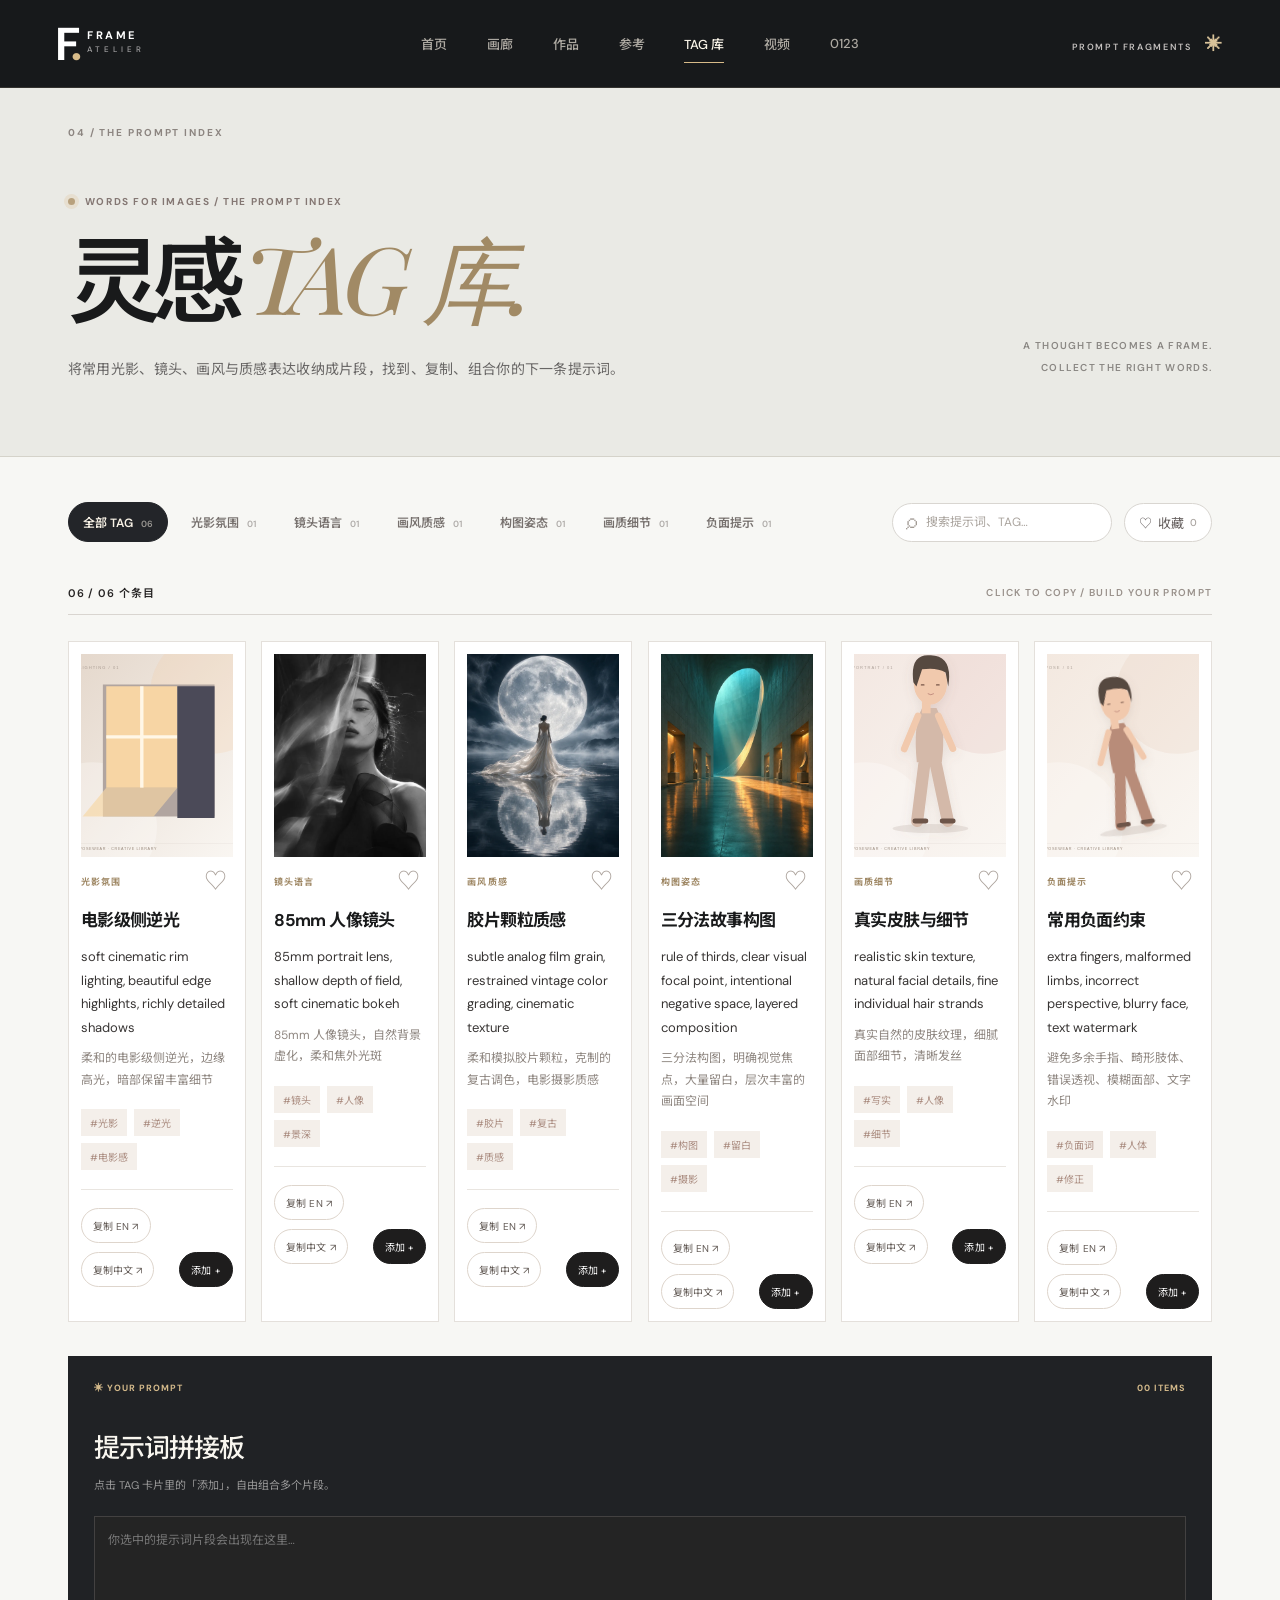
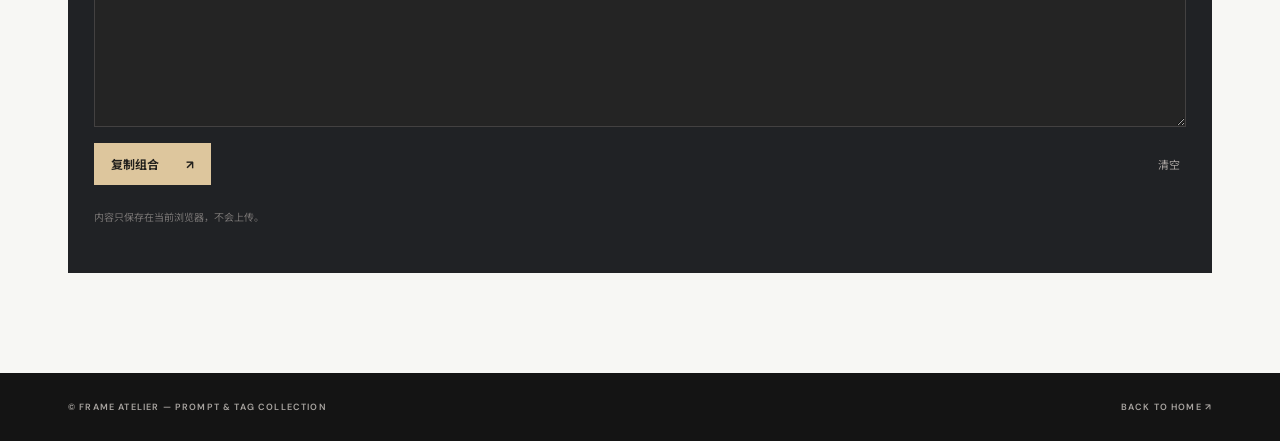
==== tags.html @ fad979e0 "Add files via upload" ====
<!doctype html><html lang="zh-CN"><head><meta charset="utf-8"><meta name="viewport" content="width=device-width,initial-scale=1"><meta name="theme-color" content="#111113"><meta name="description" content="快速搜索、收藏与复制常用 AI 绘画提示词短句和 TAG。"><title>TAG 库 · FRAME ATELIER</title><link rel="icon" href="./assets/favicon.svg" type="image/svg+xml"><link rel="stylesheet" href="./src/site.css"><script defer src="./src/vendor/jszip.min.js"></script><script defer src="./src/fields.js"></script><script defer src="./src/workbook.js"></script><script defer src="./src/site.js"></script></head>
<body class="inner-page" data-page="tags">
 <header class="site-header solid-header"><a class="brand" href="./index.html" aria-label="FRAME ATELIER 首页"><span class="brand-mark">F<span class="brand-dot">.</span></span><span class="brand-word">FRAME<br><small>ATELIER</small></span></a><nav class="main-menu" aria-label="主导航"></nav><span class="header-meta">PROMPT FRAGMENTS <span class="header-sparkle">✳</span></span></header>
 <main><section class="collection-intro tag-intro"><div class="section-no">04 / THE PROMPT INDEX</div><div class="intro-main"><div><p class="eyebrow"><span class="signal-dot"></span> WORDS FOR IMAGES / THE PROMPT INDEX</p><h1>灵感<span class="serif-italic">TAG 库.</span></h1><p class="intro-copy">将常用光影、镜头、画风与质感表达收纳成片段，找到、复制、组合你的下一条提示词。</p></div><div class="intro-aside"><span>A THOUGHT BECOMES A FRAME.</span><span>COLLECT THE RIGHT WORDS.</span></div></div></section>
 <section class="collection-section tag-section" aria-label="TAG 与提示词"><div class="tools-row"><div id="filterBar" class="filter-bar" aria-label="TAG 分类"></div><div class="tools-actions"><label class="search-field"><span aria-hidden="true">⌕</span><input id="searchInput" type="search" placeholder="搜索提示词、TAG…" aria-label="搜索 TAG"></label><button id="favoriteFilter" class="favorite-filter" type="button">♡ <span>收藏</span> <b id="favoriteCount">0</b></button></div></div><div class="collection-status"><span id="resultsLabel">正在加载 TAG…</span><span>CLICK TO COPY / BUILD YOUR PROMPT</span></div><div class="tag-layout"><div id="tagGrid" class="tag-grid" aria-live="polite"></div><aside class="prompt-composer"><div class="composer-top"><span>✳ YOUR PROMPT</span><span id="selectedCount">00 ITEMS</span></div><h2>提示词拼接板</h2><p>点击 TAG 卡片里的「添加」，自由组合多个片段。</p><textarea id="combinedPrompt" rows="9" placeholder="你选中的提示词片段会出现在这里…" aria-label="组合后的提示词"></textarea><div class="composer-actions"><button id="copyCombined" class="solid-button" type="button">复制组合 <span>↗</span></button><button id="clearCombined" class="text-button" type="button">清空</button></div><p class="composer-hint">内容只保存在当前浏览器，不会上传。</p></aside></div><div id="emptyState" class="empty-state" hidden><span>✳</span><h2>没有找到对应的 TAG</h2><p>尝试使用更短的关键词。</p></div></section></main>
 <footer class="site-footer"><span>© FRAME ATELIER — PROMPT & TAG COLLECTION</span><a href="./index.html">BACK TO HOME ↗</a></footer><dialog id="detailDialog" class="detail-dialog"><button class="dialog-close" type="button" id="closeDialog" aria-label="关闭详情">×</button><div id="dialogContent"></div></dialog><div id="toast" class="toast" role="status" aria-live="polite"></div>
</body></html>
---- src/site.css ----
@import url('https://fonts.googleapis.com/css2?family=DM+Sans:wght@400;500;600;700&family=Noto+Sans+SC:wght@400;500;600;700&family=Playfair+Display:ital,wght@1,500&display=swap');
:root{--ink:#191a1b;--muted:#7d7d79;--line:#d9d8d2;--paper:#f7f7f4;--accent:#b99b70;--maroon:#756343;--gold:#d9c39a;--ivory:#f7f4eb;--font:'DM Sans','Noto Sans SC',-apple-system,BlinkMacSystemFont,'Segoe UI',sans-serif}
*{box-sizing:border-box}html{scroll-behavior:smooth}body{margin:0;font-family:var(--font);color:var(--ink);background:var(--paper);-webkit-font-smoothing:antialiased}button,input,textarea{font:inherit}button{cursor:pointer}a{color:inherit;text-decoration:none}img{display:block;max-width:100%}[hidden]{display:none!important}::selection{background:#cdb4a5;color:#171313}
/* Global navigation — each link is a genuine separate HTML page. */
.site-header{height:88px;width:100%;display:flex;align-items:center;justify-content:space-between;gap:28px;padding:0 clamp(22px,4.4vw,88px);position:relative;z-index:20;color:#fff}
.header-over-image{position:absolute;top:0;left:0;border-bottom:1px solid rgba(231,215,187,.18);background:linear-gradient(180deg,rgba(2,3,4,.51),rgba(0,0,0,0))}
.solid-header{background:#17191b;border-bottom:1px solid #343330}
.brand{display:flex;align-items:center;gap:11px;flex-shrink:0;min-width:164px}
.brand-mark{font-size:46px;font-weight:700;letter-spacing:-6px;line-height:1}.brand-dot{color:#d8bb89}
.brand-word{font-size:11px;font-weight:700;letter-spacing:.23em;line-height:1.1}.brand-word small{font-size:8px;letter-spacing:.49em;font-weight:500;line-height:2.2;color:#a3a2a3}
.main-menu{display:flex;align-items:center;justify-content:center;gap:clamp(20px,3.1vw,54px);white-space:nowrap;flex:1}
.main-menu a{font-size:13px;font-weight:500;color:rgba(244,237,225,.68);transition:color .2s;position:relative;padding:13px 0}
.main-menu a:hover,.main-menu a.is-active{color:#faf5e9}
.main-menu a.is-active:after{content:'';position:absolute;bottom:3px;left:0;right:0;height:1px;background:#d8bb89}
.header-meta{font-size:9px;font-weight:600;letter-spacing:.18em;color:#c4c0be;white-space:nowrap;min-width:164px;text-align:right}
.header-sparkle{color:#d9c39a;font-size:17px;margin-left:10px}
/* Home hero */
.home-page{background:#09090a;color:white;min-height:100svh}
.home-hero{--hero-image:url('../assets/hero-cinematic.webp');min-height:100svh;position:relative;display:flex;align-items:center;justify-content:center;overflow:hidden;background-image:var(--hero-image);background-size:cover;background-position:center 40%;isolation:isolate}
.home-hero:before{content:'';position:absolute;inset:0;background:linear-gradient(100deg,rgba(5,6,7,.48) 0%,rgba(5,5,5,.23) 53%,rgba(5,6,7,.39) 100%);z-index:-1}
.home-vignette{position:absolute;inset:0;background:linear-gradient(0deg,rgba(0,0,0,.82),transparent 34%,transparent 66%,rgba(0,0,0,.27));z-index:-1}
.home-content{padding:140px 28px 90px;width:100%;max-width:1600px;text-align:center;position:relative;z-index:1;transform:translateY(20px)}
.hero-eyebrow{display:flex;justify-content:center;align-items:center;gap:15px;margin:0 0 32px;font-size:11px;font-weight:600;letter-spacing:.27em;color:#d5c4a6}
.tiny-rule{display:inline-block;height:1px;width:46px;background:#c1a675}
.home-content h1{font-size:clamp(36px,5.2vw,82px);font-weight:500;letter-spacing:-.062em;line-height:1.2;white-space:nowrap;text-wrap:nowrap;margin:0 auto;max-width:none;color:var(--ivory);background:linear-gradient(115deg,#fafaf8 10%,#e6d9bf 56%,#f5f3ed 88%);-webkit-background-clip:text;background-clip:text;-webkit-text-fill-color:transparent;filter:drop-shadow(0 8px 25px rgba(0,0,0,.3))}
.home-content p:not(.hero-eyebrow){font-size:clamp(13px,1.23vw,17px);font-weight:400;letter-spacing:.12em;color:#c4bbb0;line-height:2;margin:30px auto 41px}
.hero-cta{display:inline-flex;align-items:center;justify-content:center;gap:55px;min-height:54px;padding:0 22px 0 32px;border:1px solid rgba(218,196,157,.72);border-radius:40px;font-size:13px;letter-spacing:.13em;font-weight:600;color:#f2e8d4;background:rgba(33,29,22,.23);backdrop-filter:blur(8px);transition:background .25s,transform .25s,border-color .25s,color .25s}
.hero-cta:hover{background:#ddc69d;border-color:#ddc69d;color:#1c1b18;transform:translateY(-3px)}
.hero-cta span:last-child{font-size:19px;font-weight:400}
.home-bottom{position:absolute;left:clamp(22px,4.4vw,88px);right:clamp(22px,4.4vw,88px);bottom:32px;display:flex;justify-content:space-between;align-items:center;gap:20px;font-size:9px;font-weight:600;letter-spacing:.16em;color:#a9a39b}
.home-bottom a{color:#d7c9b4;transition:color .2s}.home-bottom a:hover{color:#fff7e8}.home-bottom a span{margin-left:10px}
/* Editorial interior */
.inner-page{background:var(--paper);min-height:100svh;display:flex;flex-direction:column}.inner-page main{flex:1}
.collection-intro{background:#ecece8;padding:38px clamp(22px,5.3vw,100px) 74px;border-bottom:1px solid #d5d3ca}
.section-no{font-size:10px;letter-spacing:.19em;color:#8c8580;font-weight:700;margin-bottom:56px}
.intro-main{display:flex;align-items:end;justify-content:space-between;gap:30px}
.eyebrow{font-size:10px;font-weight:700;letter-spacing:.16em;color:#847773;display:flex;align-items:center;gap:10px;margin:0 0 16px}
.signal-dot{width:7px;height:7px;border-radius:50%;background:#b8a17d;box-shadow:0 0 0 4px #e7dfd0}
.intro-main h1{font-size:clamp(55px,7.3vw,116px);font-weight:600;line-height:1.12;letter-spacing:-.09em;margin:0 0 20px}
.serif-italic{font-family:'Playfair Display',Georgia,serif;font-weight:500;font-style:italic;letter-spacing:-.065em;color:#a18a65;margin-left:.07em}
.intro-copy{font-size:14px;color:#686665;line-height:1.9;letter-spacing:.02em;margin:0;max-width:600px}
.intro-aside{align-self:end;text-align:right;display:flex;flex-direction:column;gap:9px;color:#8a8783;font-size:10px;font-weight:600;letter-spacing:.13em;white-space:nowrap;padding-bottom:8px}
.collection-section{padding:35px clamp(22px,5.3vw,100px) 100px;max-width:1960px;margin:auto;width:100%}
.tools-row{display:flex;align-items:center;justify-content:space-between;gap:24px;min-height:60px}
.filter-bar{display:flex;align-items:center;gap:8px;flex-wrap:wrap}
.filter-chip{border:1px solid transparent;border-radius:22px;padding:10px 14px;background:transparent;color:#77716e;font-size:12px;font-weight:600;white-space:nowrap;transition:all .2s}
.filter-chip:hover{border-color:#d5cbc6;color:#333}
.filter-chip.is-on{background:#232529;color:#f8f2e6;border-color:#232529}
.chip-count{font-size:9px;font-weight:600;margin-left:8px;opacity:.55}
.tools-actions{display:flex;align-items:center;gap:12px}
.search-field{height:39px;display:flex;align-items:center;gap:7px;border:1px solid #d9d6d1;border-radius:26px;padding:0 13px;background:#fff;min-width:205px}
.search-field span{font-size:22px;color:#a29b95;margin-top:-4px}
.search-field input{border:0;outline:0;background:transparent;width:174px;min-width:0;font-size:12px;color:var(--ink)}
.search-field input::placeholder{color:#aaa49e}
.favorite-filter{height:39px;display:flex;align-items:center;gap:6px;border:1px solid #d9d6d1;background:#fff;border-radius:25px;padding:0 14px;color:#676160;font-size:13px;white-space:nowrap}
.favorite-filter:hover,.favorite-filter.is-on{border-color:#b09c79;color:#7c6848;background:#f8f4e9}
.favorite-filter b{font-size:10px;color:#aaa5a1;font-weight:500}
.sub-filter-bar{display:flex;align-items:center;gap:2px;flex-wrap:wrap;border-top:1px solid #e1deda;padding-top:15px;margin-top:17px}
.sub-filter-bar .filter-chip{font-size:11px;padding:7px 12px}
.sub-filter-bar .filter-chip.is-on{background:#998363;border-color:#998363}
.collection-status{display:flex;align-items:center;justify-content:space-between;gap:20px;border-bottom:1px solid #d9d5d0;margin:32px 0 26px;padding-bottom:14px;color:#99918b;font-size:10px;letter-spacing:.13em;font-weight:600}
.collection-status span:first-child{color:#262424;font-size:11px;letter-spacing:.08em}
.art-grid{display:grid;grid-template-columns:repeat(4,minmax(0,1fr));column-gap:21px;row-gap:50px;min-height:200px}
.art-card{min-width:0;animation:card-enter .45s both;animation-delay:var(--card-delay,0ms)}
@keyframes card-enter{from{opacity:0;transform:translateY(12px)}to{opacity:1;transform:translateY(0)}}
.art-card-media{position:relative;overflow:hidden;display:block;width:100%;background:#dad6d1;padding:0;border:0;aspect-ratio:3/4;text-align:left}
.art-card:nth-child(4n+2) .art-card-media{aspect-ratio:4/5}
.art-card:nth-child(4n+3) .art-card-media{aspect-ratio:5/6}
.art-card:nth-child(4n+4) .art-card-media{aspect-ratio:3/4.2}
.art-thumb{width:100%;height:100%;object-fit:cover;transition:transform .7s cubic-bezier(.2,.7,.2,1)}
.art-card-media:hover .art-thumb,.art-card-media:focus-visible .art-thumb{transform:scale(1.07)}
.image-overlay{position:absolute;inset:0;display:flex;align-items:flex-end;justify-content:flex-end;padding:18px;background:linear-gradient(0deg,rgba(0,0,0,.42),transparent 44%);opacity:0;transition:opacity .25s}
.art-card-media:hover .image-overlay,.art-card-media:focus-visible .image-overlay{opacity:1}
.image-open{font-size:11px;letter-spacing:.1em;color:#fff}
.media-badge{position:absolute;left:12px;top:12px;background:rgba(20,20,20,.65);color:#fff;padding:6px 9px;font-size:9px;letter-spacing:.08em;backdrop-filter:blur(6px)}
.play-indicator{position:absolute;left:50%;top:50%;transform:translate(-50%,-50%);width:56px;height:56px;border:1px solid rgba(255,255,255,.8);border-radius:50%;display:grid;place-items:center;padding-left:3px;color:#fff;background:rgba(0,0,0,.35);font-size:17px}
.art-caption{display:flex;align-items:start;gap:12px;justify-content:space-between;padding:15px 1px 0}
.art-caption-main{min-width:0}.card-category{font-size:9px;letter-spacing:.13em;color:#9f8965;font-weight:700;margin-bottom:8px}
.card-title{font-size:15px;line-height:1.55;letter-spacing:.01em;margin:0;font-weight:600}.card-description{font-size:11px;line-height:1.7;color:#99918d;margin:5px 0 0;display:-webkit-box;-webkit-line-clamp:2;-webkit-box-orient:vertical;overflow:hidden}
.heart-button{border:0;background:transparent;font-size:23px;line-height:1;color:#a29b97;transition:color .2s,transform .2s;padding:3px}
.heart-button:hover{transform:scale(1.1);color:#9a825e}.heart-button.is-liked{color:#b19463}
.empty-state{text-align:center;border:1px dashed #d4ccc5;background:#f2efeb;padding:78px 20px;margin-top:25px}.empty-state>span{font-size:26px;color:#b29083}.empty-state h2{font-size:20px;font-weight:600}.empty-state p{font-size:13px;color:#99918d}
.site-footer{display:flex;justify-content:space-between;gap:20px;padding:28px clamp(22px,5.3vw,100px);background:#141414;color:#a9a5a1;font-size:9px;font-weight:600;letter-spacing:.13em}.site-footer a:hover{color:#fff}
/* Detail dialog */
.detail-dialog{width:min(1120px,calc(100vw - 40px));max-height:calc(100dvh - 40px);border:0;padding:0;box-shadow:0 28px 100px #0007;background:#f8f7f4;color:#252323;overflow:auto}
.detail-dialog::backdrop{background:rgba(8,8,9,.81);backdrop-filter:blur(8px)}
.dialog-close{position:sticky;top:14px;margin-left:auto;margin-right:14px;margin-bottom:-52px;display:block;width:38px;height:38px;z-index:2;border:0;border-radius:50%;background:#171718;color:#fff;font-size:26px;font-weight:300;line-height:1}
.detail-layout{display:grid;grid-template-columns:1.1fr 1fr;min-height:540px}.detail-visual{background:#252525;display:flex;align-items:center;justify-content:center;min-width:0;min-height:480px}
.detail-image,.detail-video{width:100%;height:100%;max-height:calc(100dvh - 40px);object-fit:contain}.detail-info{padding:70px clamp(26px,4vw,62px) 42px;min-width:0}
.detail-kicker{font-size:10px;letter-spacing:.15em;color:#aa9269;font-weight:600}
.detail-heading{font-size:clamp(26px,3vw,40px);line-height:1.4;letter-spacing:-.04em;margin:15px 0 12px}
.detail-description{font-size:13px;line-height:1.9;color:#77716d;margin:0 0 23px}
.detail-tags{display:flex;flex-wrap:wrap;gap:7px;margin-bottom:24px}.detail-tags span{font-size:10px;color:#98887d;padding:7px 9px;background:#efebe6}
.detail-text-block{border-top:1px solid #dcd6d0;padding:19px 0}.detail-text-header{display:flex;justify-content:space-between;align-items:center;gap:15px;font-size:11px;font-weight:700;letter-spacing:.05em}
.copy-mini{border:0;background:none;color:#9c8258;font-size:11px}.detail-text-block p{font-size:12px;line-height:1.85;color:#6f6966;margin:10px 0 0;white-space:pre-wrap;overflow-wrap:anywhere}
.detail-favorite{border:1px solid #d3c8c0;padding:11px 18px;border-radius:24px;background:transparent;color:#845c51;margin-top:14px;font-size:12px}
.source-link{font-size:11px;color:#946d60;display:block;margin-top:10px}.video-missing{font-size:12px;color:#b06c60}
.toast{position:fixed;z-index:150;bottom:32px;left:50%;transform:translate(-50%,16px);background:#181819;color:#fff;border-radius:40px;padding:13px 23px;font-size:12px;opacity:0;pointer-events:none;transition:all .22s;box-shadow:0 12px 35px #0003}.toast.is-visible{opacity:1;transform:translate(-50%,0)}
/* TAG library */
.tag-intro{background:#eaeae5}.tag-layout{display:grid;grid-template-columns:minmax(0,1fr) 310px;gap:34px;align-items:start}
.tag-grid{display:grid;grid-template-columns:repeat(2,minmax(0,1fr));gap:16px}
.tag-card{background:#fff;padding:24px;border:1px solid #e4e0db;min-width:0;transition:box-shadow .22s,transform .22s}
.tag-card:hover{box-shadow:0 14px 38px #26201b12;transform:translateY(-2px)}
.tag-card-top{display:flex;justify-content:space-between;align-items:center;gap:10px}.tag-category{font-size:9px;font-weight:700;letter-spacing:.12em;color:#9f8865}
.tag-heart{font-size:23px;line-height:1;border:0;background:transparent;color:#aaa19a}.tag-heart.is-liked{color:#ae6358}
.tag-card h3{font-size:22px;line-height:1.45;letter-spacing:-.035em;margin:14px 0 13px}
.tag-english{font-size:13px;line-height:1.8;color:#383534;overflow-wrap:anywhere;margin:0 0 9px}.tag-chinese{font-size:12px;color:#8f8781;line-height:1.8;margin:0 0 15px}
.tag-list{display:flex;gap:7px;flex-wrap:wrap;margin:18px 0 19px}.tag-list span{font-size:10px;background:#f4efea;padding:6px 9px;color:#ab8d81}
.tag-actions{display:flex;gap:9px;border-top:1px solid #e9e5e0;padding-top:18px;flex-wrap:wrap}
.tag-actions button{font-size:10px;letter-spacing:.01em;border:1px solid #ded5cc;background:#fff;border-radius:20px;padding:9px 11px;color:#625a55}
.tag-actions button:hover:not(:disabled){border-color:#b78f7f;color:#8a544b}
.tag-actions button:disabled{opacity:.4;cursor:not-allowed}.tag-actions .tag-add{margin-left:auto;background:#1e1d1d;border-color:#1e1d1d;color:#fff}.tag-actions .tag-add.is-added{background:#a0786c;border-color:#a0786c}
.prompt-composer{position:sticky;top:20px;background:#202225;color:#f9f7f0;padding:26px;min-height:430px}
.composer-top{display:flex;justify-content:space-between;gap:10px;font-size:9px;letter-spacing:.11em;color:#d3b98a;font-weight:700}
.prompt-composer h2{font-size:26px;font-weight:500;margin:33px 0 10px;letter-spacing:-.04em}
.prompt-composer>p{font-size:11px;line-height:1.9;color:#999;margin:0 0 20px}
.prompt-composer textarea{display:block;width:100%;resize:vertical;min-height:168px;border:1px solid #434141;border-radius:0;background:#242424;color:#e7e3df;padding:13px;font-size:12px;line-height:1.7;outline:none}
.prompt-composer textarea:focus{border-color:#b28b7b}.prompt-composer textarea::placeholder{color:#777}
.composer-actions{display:flex;justify-content:space-between;align-items:center;gap:12px;margin-top:16px}
.solid-button{background:#ddc69d;border:0;color:#23211d;font-size:12px;font-weight:700;padding:12px 17px}.solid-button span{margin-left:24px}
.text-button{background:none;border:0;color:#a8a3a0;font-size:11px}.prompt-composer .composer-hint{font-size:10px;margin-top:23px;color:#797675}
@media(max-width:1250px){.header-meta{display:none}.site-header{gap:20px}.art-grid{grid-template-columns:repeat(3,minmax(0,1fr))}.tag-layout{grid-template-columns:minmax(0,1fr) 290px;gap:20px}}
@media(max-width:920px){.site-header{height:76px}.brand{min-width:110px}.main-menu{gap:23px}.art-grid{grid-template-columns:repeat(2,minmax(0,1fr));gap:38px 17px}.intro-aside{display:none}.tools-row{flex-direction:column;align-items:stretch;gap:15px}.tools-actions{justify-content:space-between}.tag-layout{grid-template-columns:1fr}.prompt-composer{position:static;min-height:0}.collection-intro{padding-bottom:50px}.section-no{margin-bottom:42px}}
@media(max-width:600px){.site-header{padding:0 17px;height:69px;gap:11px}.brand{gap:6px;min-width:auto}.brand-mark{font-size:35px;letter-spacing:-4px}.brand-word{font-size:8px;letter-spacing:.12em}.brand-word small{font-size:6px;letter-spacing:.3em}.main-menu{justify-content:flex-end;gap:14px;overflow-x:auto;scrollbar-width:none}.main-menu::-webkit-scrollbar{display:none}.main-menu a{font-size:11px;padding:8px 0}.home-hero{background-position:60% center}.home-content{padding:100px 20px 60px;transform:none}.hero-eyebrow{font-size:8px;letter-spacing:.14em;gap:8px;margin-bottom:22px}.tiny-rule{width:18px}.home-content h1{font-size:clamp(39px,9.2vw,59px);line-height:1.33;letter-spacing:-.07em}.home-content p:not(.hero-eyebrow){font-size:12px;line-height:1.9;letter-spacing:.03em;margin:22px auto 30px;max-width:300px}.hero-cta{min-height:46px;gap:45px;font-size:12px}.home-bottom{left:20px;right:20px;bottom:22px;font-size:8px}.home-bottom>span:nth-child(2){display:none}.collection-intro{padding:27px 21px 42px}.section-no{margin-bottom:36px}.eyebrow{font-size:8px;letter-spacing:.08em}.intro-main h1{font-size:clamp(55px,12vw,76px);margin-bottom:16px}.intro-copy{font-size:12px}.collection-section{padding:24px 19px 65px}.filter-bar{gap:3px}.filter-chip{font-size:11px;padding:8px 10px}.chip-count{font-size:8px;margin-left:4px}.search-field{flex:1;min-width:0}.search-field input{width:100%}.favorite-filter{padding:0 11px}.sub-filter-bar{padding-top:9px}.sub-filter-bar .filter-chip{font-size:10px;padding:6px 8px}.collection-status{font-size:9px;margin-top:25px}.collection-status span:last-child{display:none}.art-grid{gap:28px 13px}.art-caption{padding-top:11px}.card-title{font-size:12px}.card-category{font-size:8px;margin-bottom:5px}.card-description{display:none}.heart-button{font-size:19px}.media-badge{font-size:8px;padding:5px;top:8px;left:8px}.tag-grid{grid-template-columns:1fr}.tag-card{padding:20px}.site-footer{padding:24px 20px;font-size:8px;line-height:1.9}.site-footer a{white-space:nowrap}.detail-dialog{width:calc(100vw - 16px);max-height:calc(100dvh - 16px)}.detail-layout{grid-template-columns:1fr}.detail-visual{min-height:0;max-height:62vh}.detail-image,.detail-video{max-height:62vh}.detail-info{padding:28px 25px 35px}.dialog-close{position:fixed;top:16px;right:14px;margin:0}.toast{width:max-content;max-width:90vw;text-align:center}}
@media(max-width:380px){.brand-word{display:none}.main-menu{gap:12px}.main-menu a{font-size:10px}.home-content h1{font-size:37px}}
@media(max-width:760px){.home-content h1{white-space:normal;text-wrap:balance;font-size:clamp(36px,7.2vw,56px);line-height:1.36}}
@media(prefers-reduced-motion:reduce){html{scroll-behavior:auto}*,*:before,*:after{animation-duration:.01ms!important;transition-duration:.01ms!important}}


.main-menu{min-width:0;overflow-x:auto;justify-content:safe center}
.main-menu a{flex:none}
.tag-layout{grid-template-columns:minmax(0,1fr)}
.prompt-composer{position:static}
.tag-card{padding:12px;overflow-wrap:anywhere}
.tag-card h3{font-size:17px}
.tag-preview{display:block;width:100%;padding:0;border:none;margin:0 0 12px;cursor:pointer}
.tag-cover{display:block;width:100%;aspect-ratio:3/4;object-fit:cover}
.tag-grid{grid-template-columns:repeat(2,minmax(0,1fr))}
@media(min-width:921px){
  .art-grid,.tag-grid{grid-template-columns:repeat(6,minmax(0,1fr));column-gap:clamp(10px,1.2vw,22px)}
}
@media(max-width:600px){.tag-grid{gap:12px}.tag-card{padding:9px}.tag-card h3{font-size:15px}}

.sync-status:not([hidden]){position:relative;z-index:21;margin:0;padding:12px 5vw;background:#fff3d9;color:#382916;font:14px/1.6 system-ui,sans-serif}
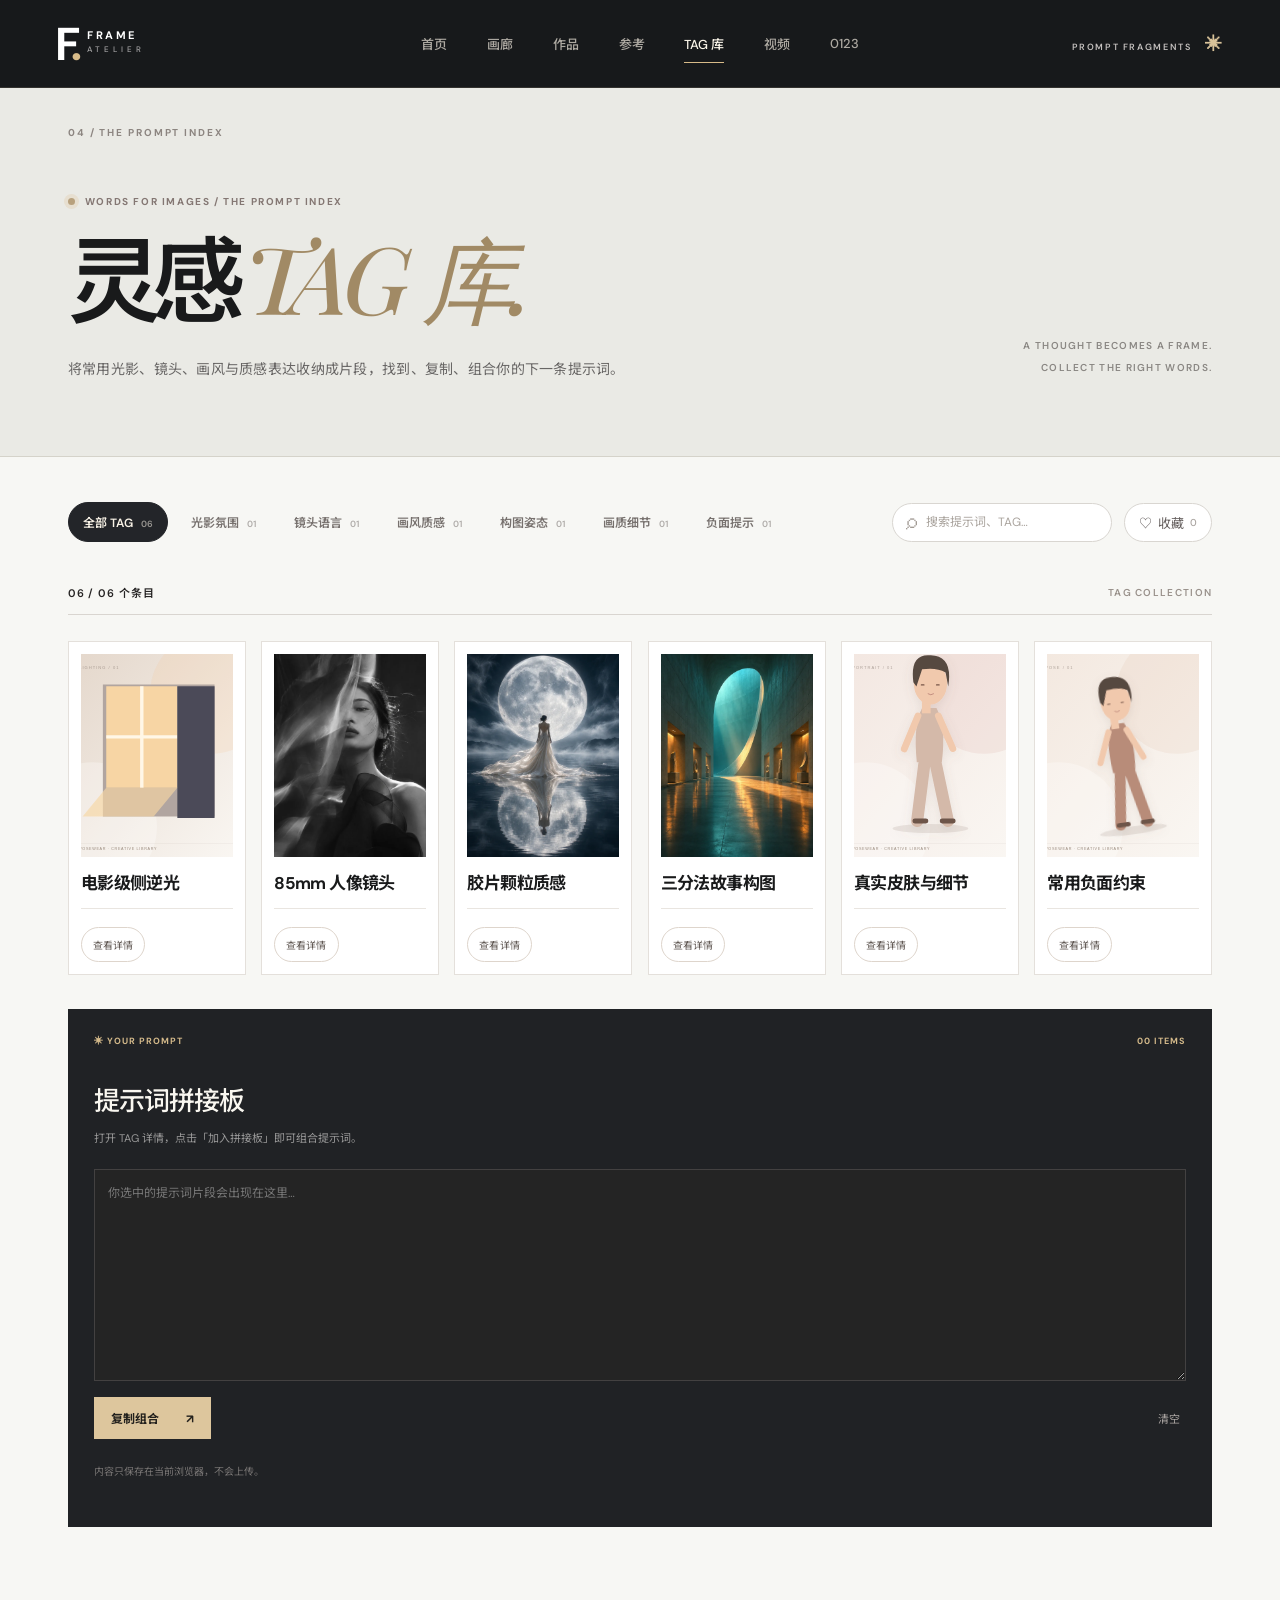
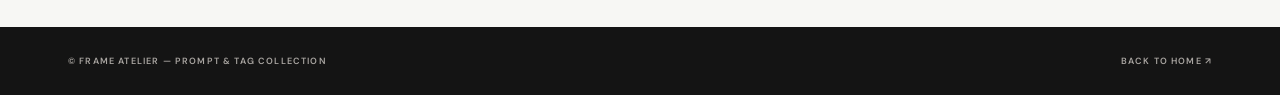
==== commit bde737a8: "Add files via upload" ====
--- a/tags.html
+++ b/tags.html
@@ -2,6 +2,6 @@
 <body class="inner-page" data-page="tags">
  <header class="site-header solid-header"><a class="brand" href="./index.html" aria-label="FRAME ATELIER 首页"><span class="brand-mark">F<span class="brand-dot">.</span></span><span class="brand-word">FRAME<br><small>ATELIER</small></span></a><nav class="main-menu" aria-label="主导航"></nav><span class="header-meta">PROMPT FRAGMENTS <span class="header-sparkle">✳</span></span></header>
  <main><section class="collection-intro tag-intro"><div class="section-no">04 / THE PROMPT INDEX</div><div class="intro-main"><div><p class="eyebrow"><span class="signal-dot"></span> WORDS FOR IMAGES / THE PROMPT INDEX</p><h1>灵感<span class="serif-italic">TAG 库.</span></h1><p class="intro-copy">将常用光影、镜头、画风与质感表达收纳成片段，找到、复制、组合你的下一条提示词。</p></div><div class="intro-aside"><span>A THOUGHT BECOMES A FRAME.</span><span>COLLECT THE RIGHT WORDS.</span></div></div></section>
- <section class="collection-section tag-section" aria-label="TAG 与提示词"><div class="tools-row"><div id="filterBar" class="filter-bar" aria-label="TAG 分类"></div><div class="tools-actions"><label class="search-field"><span aria-hidden="true">⌕</span><input id="searchInput" type="search" placeholder="搜索提示词、TAG…" aria-label="搜索 TAG"></label><button id="favoriteFilter" class="favorite-filter" type="button">♡ <span>收藏</span> <b id="favoriteCount">0</b></button></div></div><div class="collection-status"><span id="resultsLabel">正在加载 TAG…</span><span>CLICK TO COPY / BUILD YOUR PROMPT</span></div><div class="tag-layout"><div id="tagGrid" class="tag-grid" aria-live="polite"></div><aside class="prompt-composer"><div class="composer-top"><span>✳ YOUR PROMPT</span><span id="selectedCount">00 ITEMS</span></div><h2>提示词拼接板</h2><p>点击 TAG 卡片里的「添加」，自由组合多个片段。</p><textarea id="combinedPrompt" rows="9" placeholder="你选中的提示词片段会出现在这里…" aria-label="组合后的提示词"></textarea><div class="composer-actions"><button id="copyCombined" class="solid-button" type="button">复制组合 <span>↗</span></button><button id="clearCombined" class="text-button" type="button">清空</button></div><p class="composer-hint">内容只保存在当前浏览器，不会上传。</p></aside></div><div id="emptyState" class="empty-state" hidden><span>✳</span><h2>没有找到对应的 TAG</h2><p>尝试使用更短的关键词。</p></div></section></main>
- <footer class="site-footer"><span>© FRAME ATELIER — PROMPT & TAG COLLECTION</span><a href="./index.html">BACK TO HOME ↗</a></footer><dialog id="detailDialog" class="detail-dialog"><button class="dialog-close" type="button" id="closeDialog" aria-label="关闭详情">×</button><div id="dialogContent"></div></dialog><div id="toast" class="toast" role="status" aria-live="polite"></div>
+ <section class="collection-section tag-section" aria-label="TAG 与提示词"><div class="tools-row"><div id="filterBar" class="filter-bar" aria-label="TAG 分类"></div><div class="tools-actions"><label class="search-field"><span aria-hidden="true">⌕</span><input id="searchInput" type="search" placeholder="搜索提示词、TAG…" aria-label="搜索 TAG"></label><button id="favoriteFilter" class="favorite-filter" type="button">♡ <span>收藏</span> <b id="favoriteCount">0</b></button></div></div><div class="collection-status"><span id="resultsLabel">正在加载 TAG…</span><span>TAG COLLECTION</span></div><div class="tag-layout"><div id="tagGrid" class="tag-grid" aria-live="polite"></div><aside class="prompt-composer"><div class="composer-top"><span>✳ YOUR PROMPT</span><span id="selectedCount">00 ITEMS</span></div><h2>提示词拼接板</h2><p>打开 TAG 详情，点击「加入拼接板」即可组合提示词。</p><textarea id="combinedPrompt" rows="9" placeholder="你选中的提示词片段会出现在这里…" aria-label="组合后的提示词"></textarea><div class="composer-actions"><button id="copyCombined" class="solid-button" type="button">复制组合 <span>↗</span></button><button id="clearCombined" class="text-button" type="button">清空</button></div><p class="composer-hint">内容只保存在当前浏览器，不会上传。</p></aside></div><div id="emptyState" class="empty-state" hidden><span>✳</span><h2>没有找到对应的 TAG</h2><p>尝试使用更短的关键词。</p></div></section></main>
+ <footer class="site-footer"><span>© FRAME ATELIER — PROMPT & TAG COLLECTION</span><a href="./index.html">BACK TO HOME ↗</a></footer><dialog aria-label="TAG 详情" id="detailDialog" class="detail-dialog"><button class="dialog-close" type="button" id="closeDialog" aria-label="关闭详情">×</button><div id="dialogContent"></div></dialog><div id="toast" class="toast" role="status" aria-live="polite"></div>
 </body></html>
--- a/src/site.css
+++ b/src/site.css
@@ -64,10 +64,10 @@
 .art-card{min-width:0;animation:card-enter .45s both;animation-delay:var(--card-delay,0ms)}
 @keyframes card-enter{from{opacity:0;transform:translateY(12px)}to{opacity:1;transform:translateY(0)}}
 .art-card-media{position:relative;overflow:hidden;display:block;width:100%;background:#dad6d1;padding:0;border:0;aspect-ratio:3/4;text-align:left}
-.art-card:nth-child(4n+2) .art-card-media{aspect-ratio:4/5}
-.art-card:nth-child(4n+3) .art-card-media{aspect-ratio:5/6}
-.art-card:nth-child(4n+4) .art-card-media{aspect-ratio:3/4.2}
-.art-thumb{width:100%;height:100%;object-fit:cover;transition:transform .7s cubic-bezier(.2,.7,.2,1)}
+
+
+
+.art-thumb{position:absolute;inset:0;display:block;width:100%;height:100%;object-fit:cover;transition:transform .7s cubic-bezier(.2,.7,.2,1)}
 .art-card-media:hover .art-thumb,.art-card-media:focus-visible .art-thumb{transform:scale(1.07)}
 .image-overlay{position:absolute;inset:0;display:flex;align-items:flex-end;justify-content:flex-end;padding:18px;background:linear-gradient(0deg,rgba(0,0,0,.42),transparent 44%);opacity:0;transition:opacity .25s}
 .art-card-media:hover .image-overlay,.art-card-media:focus-visible .image-overlay{opacity:1}
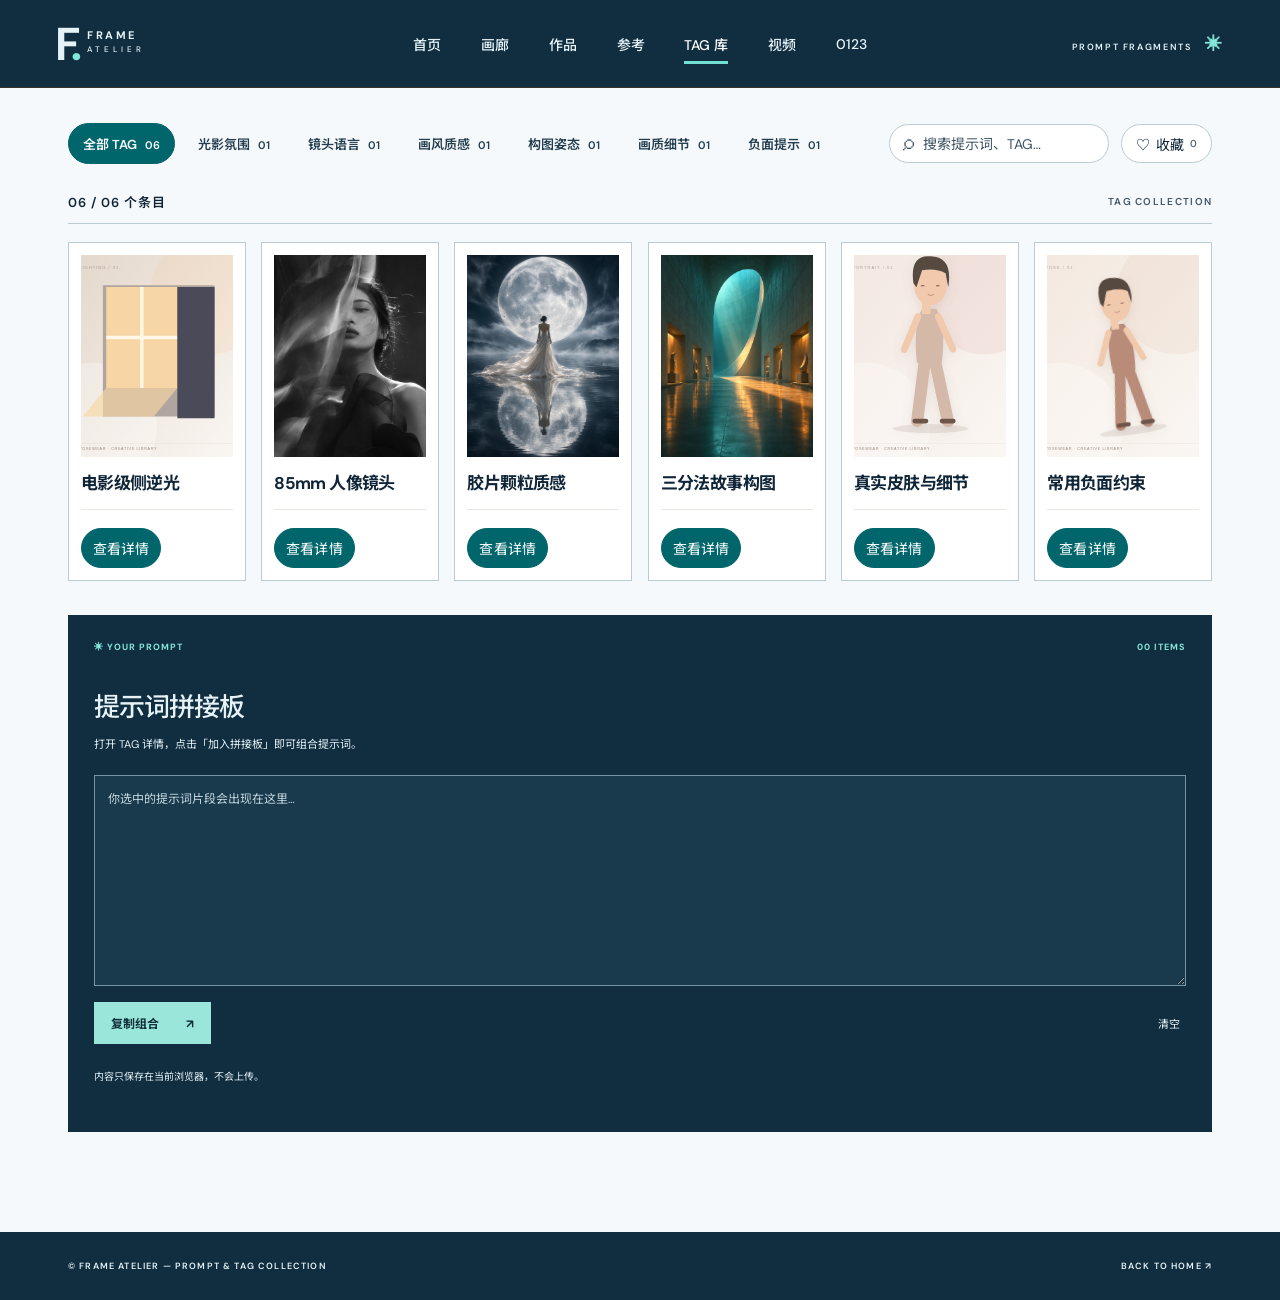
==== commit f37b79b3: "Add files via upload" ====
--- a/src/site.css
+++ b/src/site.css
@@ -142,3 +142,41 @@
 @media(max-width:600px){.tag-grid{gap:12px}.tag-card{padding:9px}.tag-card h3{font-size:15px}}
 
 .sync-status:not([hidden]){position:relative;z-index:21;margin:0;padding:12px 5vw;background:#fff3d9;color:#382916;font:14px/1.6 system-ui,sans-serif}
+
+/* Collection pages open directly on the filters. */
+.inner-page .collection-intro{display:none}
+.inner-page{
+  --ink:#102638;--muted:#405565;--paper:#f6f9fb;--accent:#00666b;
+  --line:#bacbd2;--on-dark:#e5f3f6;
+}
+.inner-page .solid-header,.inner-page .site-footer,.inner-page .prompt-composer{background:#112d40;color:var(--on-dark)}
+.inner-page .main-menu a,.inner-page .brand-word small,.inner-page .header-meta{color:var(--on-dark)}
+.inner-page .main-menu a{font-size:14px}
+.inner-page .main-menu a.is-active,.inner-page .main-menu a:hover{color:white}
+.inner-page .main-menu a.is-active:after{height:3px;background:#72e0d2}
+.inner-page .brand-dot,.inner-page .header-sparkle,.inner-page .composer-top{color:#83e6d7}
+.inner-page .collection-section{padding-top:clamp(16px,2vw,28px)}
+.inner-page .filter-chip{color:#233e50;font-size:13px}
+.inner-page .filter-chip:hover,.inner-page .favorite-filter:hover,.inner-page .favorite-filter.is-on{color:#004b52;background:#e0f1ef;border-color:#72a8aa}
+.inner-page .filter-chip.is-on{color:white;background:var(--accent);border-color:var(--accent)}
+.inner-page .chip-count{opacity:1;font-size:11px}
+.inner-page .search-field,.inner-page .favorite-filter,.inner-page .tag-card{border-color:var(--line)}
+.inner-page .search-field input,.inner-page .favorite-filter,.inner-page .tag-details{font-size:14px;color:var(--ink)}
+.inner-page .search-field input::placeholder,.inner-page .favorite-filter b,.inner-page .search-field span{color:var(--muted)}
+.inner-page .collection-status{margin:18px 0;padding-bottom:12px;color:var(--muted);border-color:var(--line)}
+.inner-page .collection-status span:first-child{color:var(--ink);font-size:13px}
+.inner-page .card-title,.inner-page .tag-card h3,.inner-page .detail-heading{color:var(--ink)}
+.inner-page .card-category,.inner-page .detail-kicker,.inner-page .copy-mini,.inner-page .source-link,.inner-page .detail-favorite,.inner-page .heart-button.is-liked{color:var(--accent)}
+.inner-page .card-category{font-size:11px}
+.inner-page .card-description,.inner-page .empty-state p,.inner-page .detail-description,.inner-page .detail-text-block p,.inner-page .heart-button{color:var(--muted)}
+.inner-page .card-description{font-size:13px}
+.inner-page .detail-dialog,.inner-page .tag-card{background:#fff;color:var(--ink)}
+.inner-page .detail-tags span,.inner-page .empty-state{background:#e6f2f3;color:#174954}
+.inner-page .tag-actions .tag-details{background:var(--accent);border-color:var(--accent);color:#fff}
+.inner-page .prompt-composer>p,.inner-page .prompt-composer .composer-hint,.inner-page .text-button{color:var(--on-dark)}
+.inner-page .prompt-composer textarea{background:#193a4c;color:white;border-color:#7796a5}
+.inner-page .prompt-composer textarea::placeholder{color:#c3d6de}
+.inner-page .solid-button{background:#9be6da;color:#10303b}
+.inner-page :focus-visible{outline:3px solid #147da0;outline-offset:2px}
+.inner-page .search-field:focus-within{outline:2px solid #147da0}
+@media(max-width:600px){.inner-page .main-menu a{font-size:12px}.inner-page .filter-chip{font-size:12px}}
